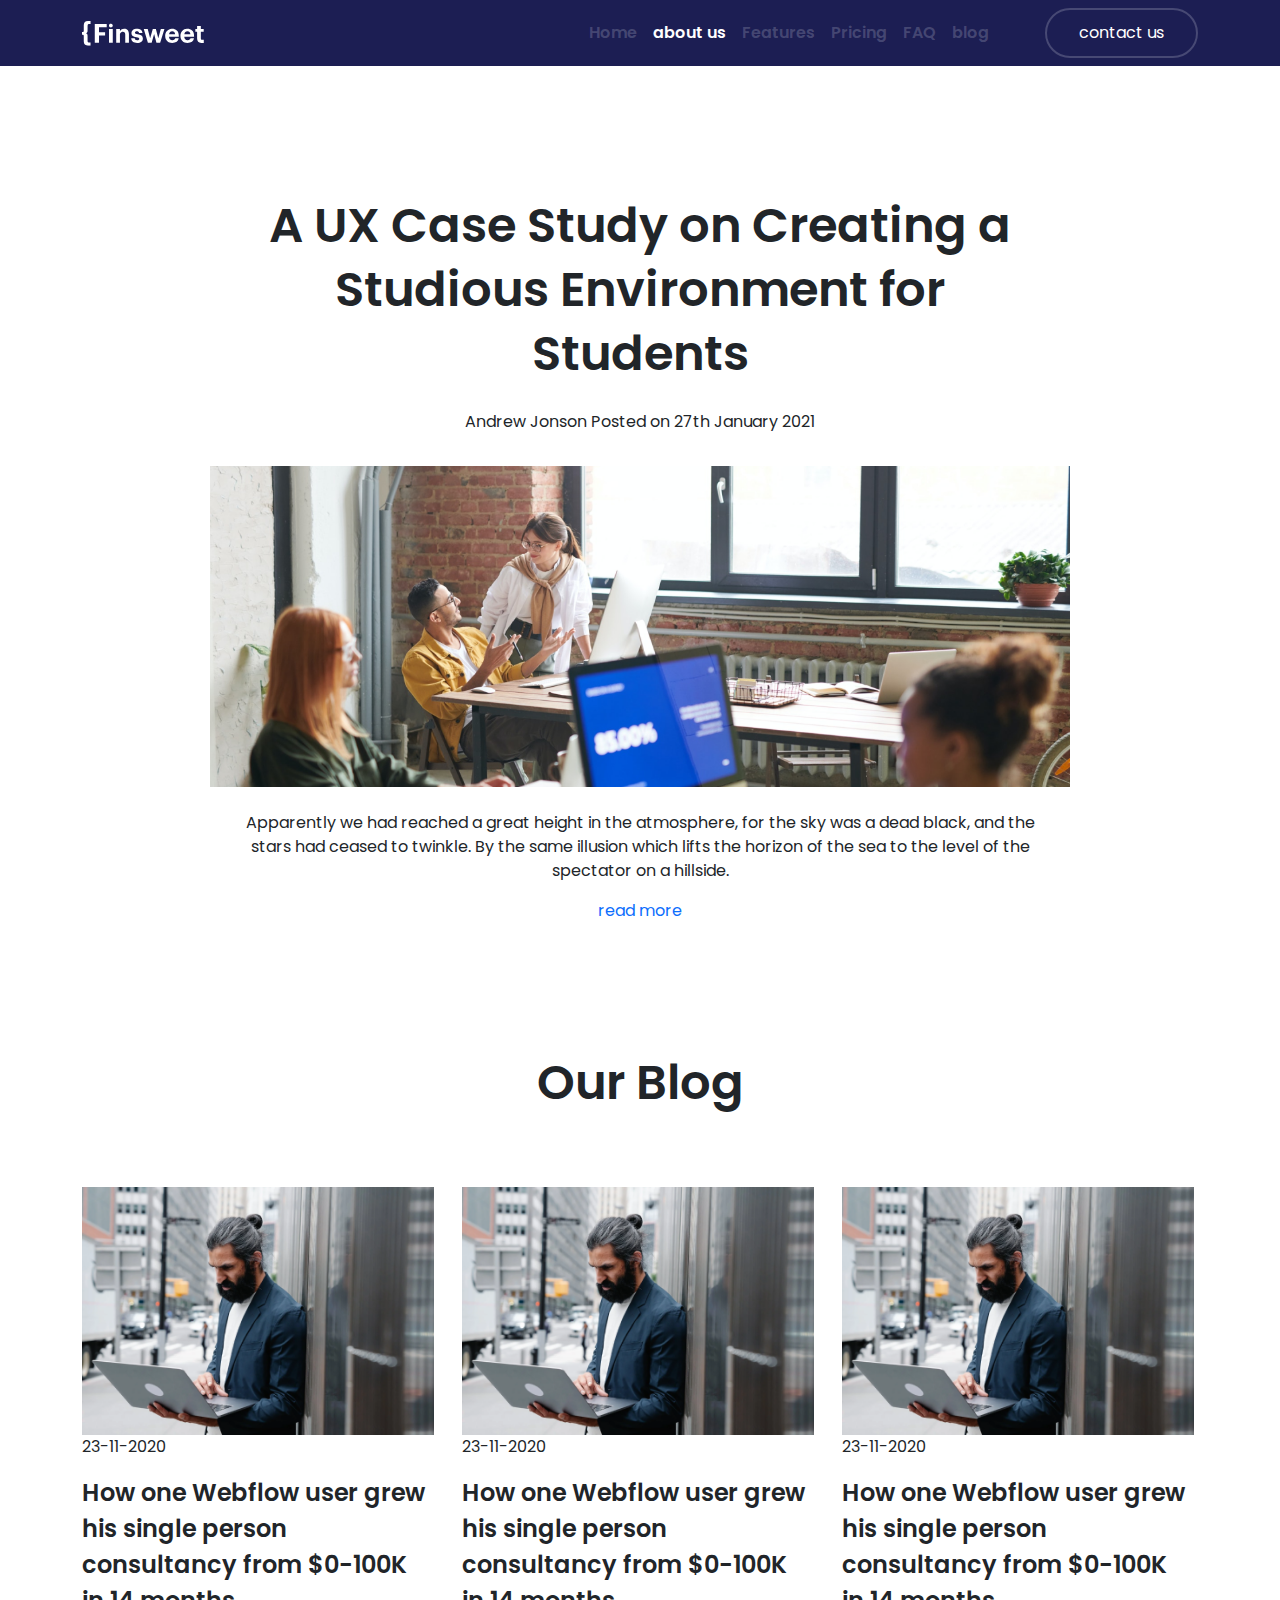
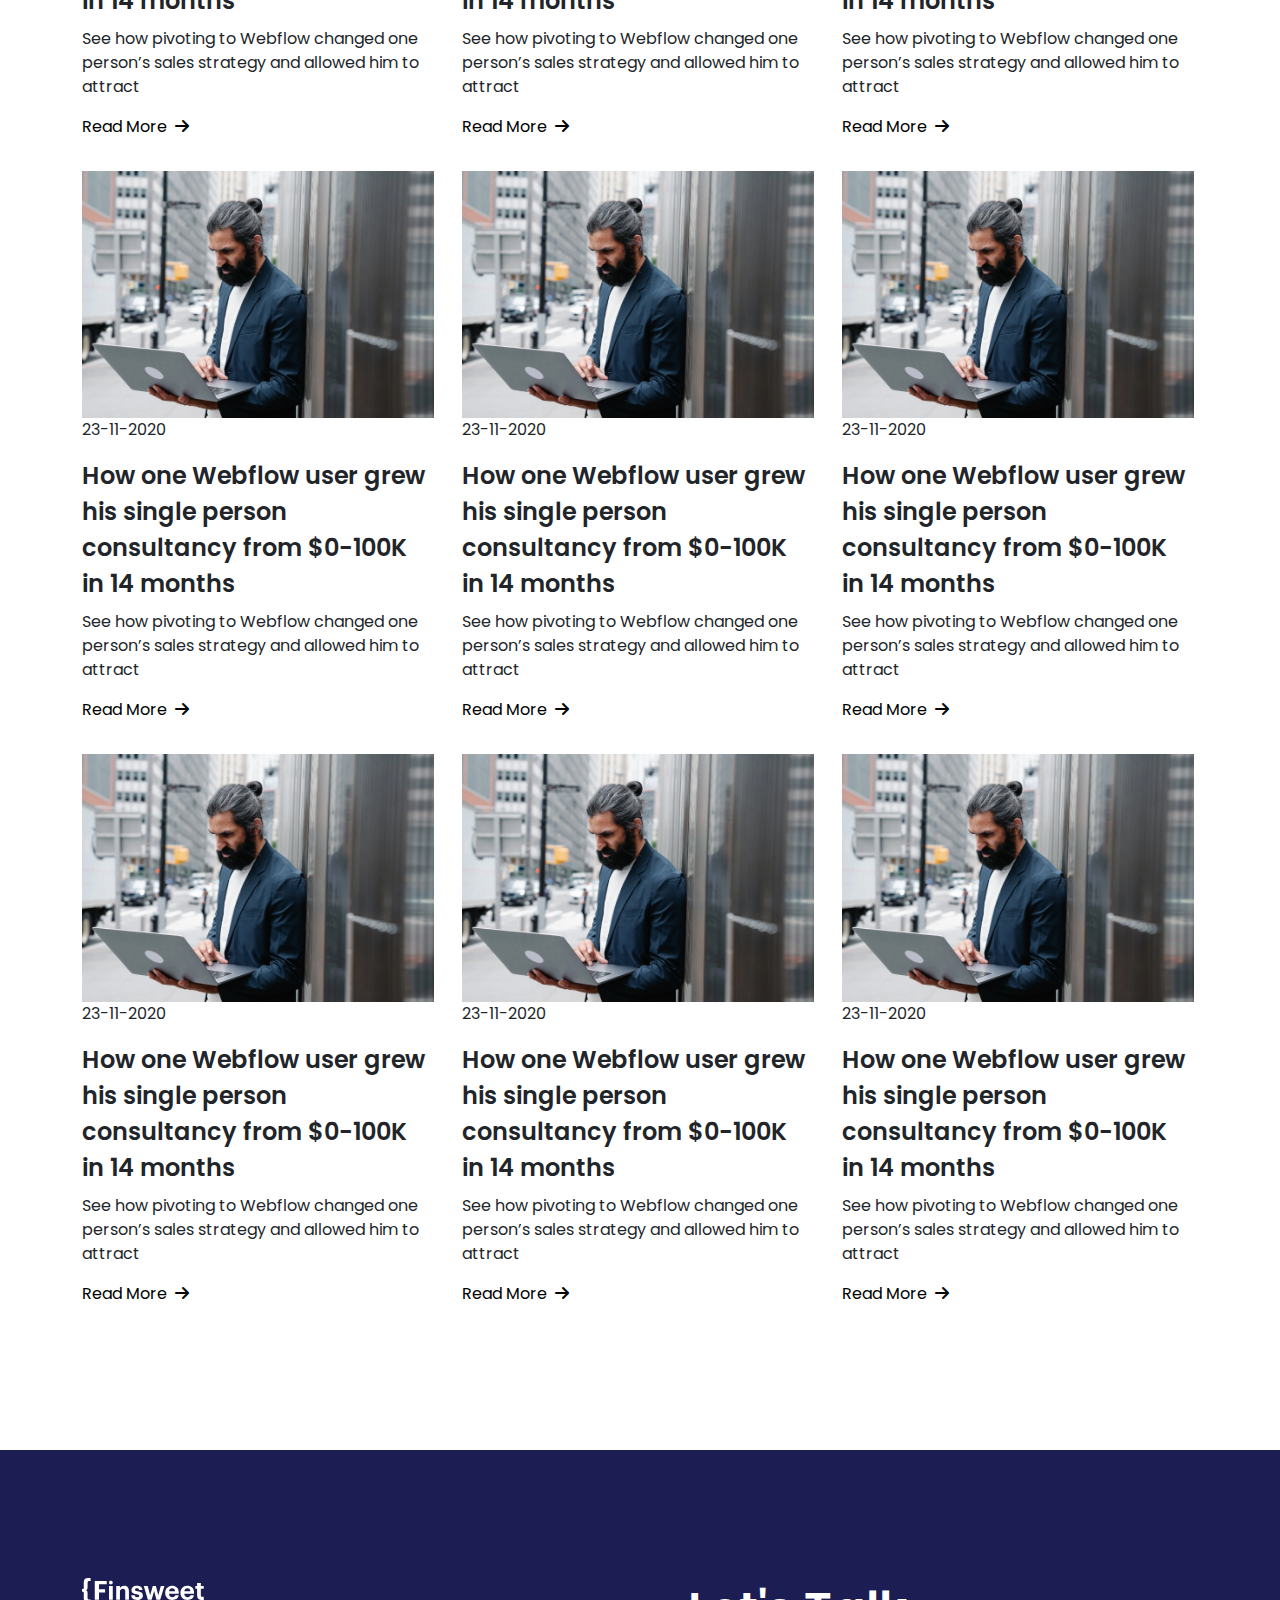
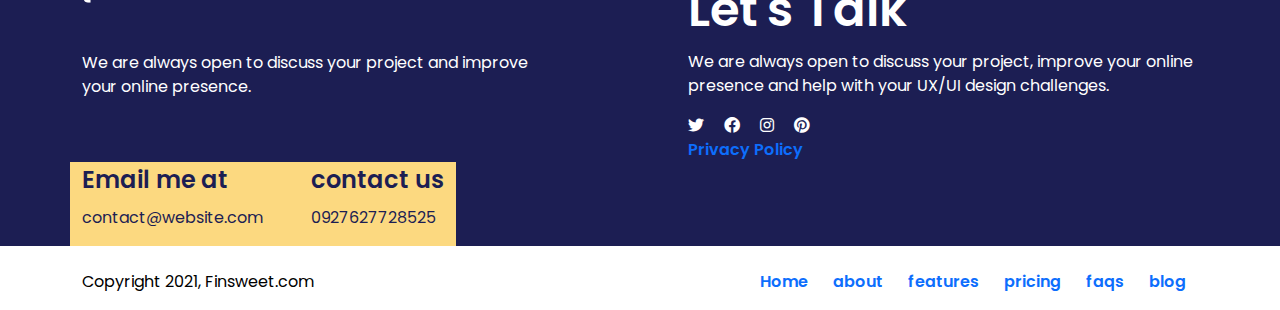
==== html/blog.html @ f535e2f5 "finish the project" ====
<html lang="en">
  <head>
    <meta charset="UTF-8" />
    <meta name="viewport" content="width=device-width, initial-scale=1.0" />

    <title>Finsweet | about us</title>

    <!-- ### Fonts  -->
    <link rel="preconnect" href="https://fonts.googleapis.com" />
    <link rel="preconnect" href="https://fonts.gstatic.com" crossorigin />
    <link
      href="https://fonts.googleapis.com/css2?family=Poppins:wght@400;600;700&display=swap"
      rel="stylesheet"
    />

    <!-- ### Icons -->
    <link rel="stylesheet" href="../css/lib/font-awsome/all.min.css" />

    <!-- ### CSS Links -->

    <!-- Libraries (e.g. bootstrap) -->
    <link rel="stylesheet" href="../css/lib/bootstrap/bootstrap.min.css" />

    <!-- General CSS (theme.css, general.css , utilities.css,..etc) -->

    <link rel="stylesheet" href="../css/theme.css" />
    <link rel="stylesheet" href="../css/general.css" />
    <link rel="stylesheet" href="../css/media.css" />

    <!-- Page CSS -->
    <link rel="stylesheet" href="../css/aboutus.css" />
  </head>
  <body>
    <header class="sticky-top">
      <nav class="navbar navbar-expand-md bg-primary">
        <div class="container">
          <a class="navbar-brand" href="#"
            ><img src="../assets/images/logo.svg" alt=""
          /></a>
          <button
            class="navbar-toggler d-lg-none"
            type="button"
            data-bs-toggle="collapse"
            data-bs-target="#collapsibleNavId"
            aria-controls="collapsibleNavId"
            aria-expanded="false"
            aria-label="Toggle navigation"
          >
            <span class="navbar-toggler-icon"></span>
          </button>
          <div class="collapse navbar-collapse" id="collapsibleNavId">
            <ul class="navbar-nav ms-auto mt-2 mt-lg-0">
              <li class="nav-item">
                <a class="nav-link" href="./home.html" aria-current="page"
                  >Home
                </a>
              </li>
              <li class="nav-item">
                <a class="nav-link active" href="./aboutus.html"
                  >about us <span class="visually-hidden">(current)</span></a
                >
              </li>
              <li class="nav-item">
                <a class="nav-link" href="./features.html">Features</a>
              </li>
              <li class="nav-item">
                <a class="nav-link" href="./pricing.html">Pricing</a>
              </li>
              <li class="nav-item">
                <a class="nav-link" href="#faqs">FAQ</a>
              </li>
              <li class="nav-item">
                <a class="nav-link" href="./blog.html">blog</a>
              </li>
            </ul>
            <a href="./contact.html" class="btn rounded-pill ms-5"
              >contact us</a
            >
          </div>
        </div>
      </nav>
    </header>
    <div class="container">
        <section class="p-6 text-center">
            <div class="small-container">
              <h2>
                A UX Case Study on Creating a Studious Environment for Students
              </h2>
              <p class="py-3">Andrew Jonson Posted on 27th January 2021</p>
            </div>
            
            <img src="../assets/images/people-working-in-front-of-computer-3182763.png" class="img-fluid">
    
            <div class="small-container">
                <p class="pt-4">Apparently we had reached a great height in the atmosphere, for the sky was a dead black, and the stars had ceased to twinkle. By the same illusion which lifts the horizon of the sea to the level of the spectator on a hillside.</p>
                <a href="#" class="text-decoration-none">read more</a>
            </div>
          </section>
      <section class="py-6 pt-0">
        <h2 class="pb-5 text-center">Our Blog</h2>
        <div class="row">
            <div class="my-card col-lg-4 col-sm-6 col-12  pe-3 py-3">
              <a href="./read-blog.html"><img
                src="../assets/images/arabic-businessman-standing-on-street-and-using-laptop-9623794.png"
                class="img-fluid"
              /></a>
              <p>23-11-2020</p>
              <h6>
                How one Webflow user grew his single person consultancy from
                $0-100K in 14 months
              </h6>
              <p>
                See how pivoting to Webflow changed one person’s sales strategy
                and allowed him to attract
              </p>
              <a href="./read-blog.html" class="text-decoration-none d-block text-black"
                >Read More<i class="fa-solid fa-arrow-right ms-2"></i
              ></a>
            </div>
            <div class="my-card col-lg-4 col-sm-6 col-12  pe-3 py-3">
              <a href="./read-blog.html"><img
                src="../assets/images/arabic-businessman-standing-on-street-and-using-laptop-9623794.png"
                class="img-fluid"
              /></a>
              <p>23-11-2020</p>
              <h6>
                How one Webflow user grew his single person consultancy from
                $0-100K in 14 months
              </h6>
              <p>
                See how pivoting to Webflow changed one person’s sales strategy
                and allowed him to attract
              </p>
              <a href="./read-blog.html" class="text-decoration-none d-block text-black"
                >Read More<i class="fa-solid fa-arrow-right ms-2"></i
              ></a>
            </div>
            <div class="my-card col-lg-4 col-sm-6 col-12  pe-3 py-3">
              <a href="./read-blog.html"><img
                src="../assets/images/arabic-businessman-standing-on-street-and-using-laptop-9623794.png"
                class="img-fluid"
              /></a>
              <p>23-11-2020</p>
              <h6>
                How one Webflow user grew his single person consultancy from
                $0-100K in 14 months
              </h6>
              <p>
                See how pivoting to Webflow changed one person’s sales strategy
                and allowed him to attract
              </p>
              <a href="./read-blog.html" class="text-decoration-none d-block text-black"
                >Read More<i class="fa-solid fa-arrow-right ms-2"></i
              ></a>
            </div>
            <div class="my-card col-lg-4 col-sm-6 col-12  pe-3 py-3">
              <a href="./read-blog.html"><img
                src="../assets/images/arabic-businessman-standing-on-street-and-using-laptop-9623794.png"
                class="img-fluid"
              /></a>
              <p>23-11-2020</p>
              <h6>
                How one Webflow user grew his single person consultancy from
                $0-100K in 14 months
              </h6>
              <p>
                See how pivoting to Webflow changed one person’s sales strategy
                and allowed him to attract
              </p>
              <a href="./read-blog.html" class="text-decoration-none d-block text-black"
                >Read More<i class="fa-solid fa-arrow-right ms-2"></i
              ></a>
            </div>
            <div class="my-card col-lg-4 col-sm-6 col-12  pe-3 py-3">
              <a href="./read-blog.html"><img
                src="../assets/images/arabic-businessman-standing-on-street-and-using-laptop-9623794.png"
                class="img-fluid"
              /></a>
              <p>23-11-2020</p>
              <h6>
                How one Webflow user grew his single person consultancy from
                $0-100K in 14 months
              </h6>
              <p>
                See how pivoting to Webflow changed one person’s sales strategy
                and allowed him to attract
              </p>
              <a href="./read-blog.html" class="text-decoration-none d-block text-black"
                >Read More<i class="fa-solid fa-arrow-right ms-2"></i
              ></a>
            </div>
            <div class="my-card col-lg-4 col-sm-6 col-12  pe-3 py-3">
              <a href="./read-blog.html"><img
                src="../assets/images/arabic-businessman-standing-on-street-and-using-laptop-9623794.png"
                class="img-fluid"
              /></a>
              <p>23-11-2020</p>
              <h6>
                How one Webflow user grew his single person consultancy from
                $0-100K in 14 months
              </h6>
              <p>
                See how pivoting to Webflow changed one person’s sales strategy
                and allowed him to attract
              </p>
              <a href="./read-blog.html" class="text-decoration-none d-block text-black"
                >Read More<i class="fa-solid fa-arrow-right ms-2"></i
              ></a>
            </div>
            <div class="my-card col-lg-4 col-sm-6 col-12  pe-3 py-3">
              <a href="./read-blog.html"><img
                src="../assets/images/arabic-businessman-standing-on-street-and-using-laptop-9623794.png"
                class="img-fluid"
              /></a>
              <p>23-11-2020</p>
              <h6>
                How one Webflow user grew his single person consultancy from
                $0-100K in 14 months
              </h6>
              <p>
                See how pivoting to Webflow changed one person’s sales strategy
                and allowed him to attract
              </p>
              <a href="./read-blog.html" class="text-decoration-none d-block text-black"
                >Read More<i class="fa-solid fa-arrow-right ms-2"></i
              ></a>
            </div>
            <div class="my-card col-lg-4 col-sm-6 col-12  pe-3 py-3">
              <a href="./read-blog.html"><img
                src="../assets/images/arabic-businessman-standing-on-street-and-using-laptop-9623794.png"
                class="img-fluid"
              /></a>
              <p>23-11-2020</p>
              <h6>
                How one Webflow user grew his single person consultancy from
                $0-100K in 14 months
              </h6>
              <p>
                See how pivoting to Webflow changed one person’s sales strategy
                and allowed him to attract
              </p>
              <a href="./read-blog.html" class="text-decoration-none d-block text-black"
                >Read More<i class="fa-solid fa-arrow-right ms-2"></i
              ></a>
            </div>
            <div class="my-card col-lg-4 col-sm-6 col-12  pe-3 py-3">
              <a href="./read-blog.html"><img
                src="../assets/images/arabic-businessman-standing-on-street-and-using-laptop-9623794.png"
                class="img-fluid"
              /></a>
              <p>23-11-2020</p>
              <h6>
                How one Webflow user grew his single person consultancy from
                $0-100K in 14 months
              </h6>
              <p>
                See how pivoting to Webflow changed one person’s sales strategy
                and allowed him to attract
              </p>
              <a href="./read-blog.html" class="text-decoration-none d-block text-black"
                >Read More<i class="fa-solid fa-arrow-right ms-2"></i
              ></a>
            </div>
           
          </div>
      </section>
    </div>

    <footer class="py-6 pb-0 bg-primary">
      <div class="container text-white">
        <div class="row">
          <div class="col-md-6 pe-5">
            <img src="../assets/images/logo.svg" alt="" class="mb-5" />
            <p class="pe-5">
              We are always open to discuss your project and improve your online
              presence.
            </p>
          </div>
          <div class="col-md-6 ps-5">
            <h2>Let's Talk</h2>
            <p>
              We are always open to discuss your project, improve your online
              presence and help with your UX/UI design challenges.
            </p>
            <i class="fa-brands fa-twitter me-3"></i>
            <i class="fa-brands fa-facebook me-3"></i>
            <i class="fa-brands fa-instagram me-3"></i>
            <i class="fa-brands fa-pinterest me-3"></i>
            <a href="./privacy.html" class="text-decoration-none d-block"
              >Privacy Policy</a
            >
          </div>
          <div class="w-auto d-flex bg-yellow">
            <div class="col-6">
              <h6>Email me at</h6>
              <p>contact@website.com</p>
            </div>
            <div class="col-6 ps-5">
              <h6>contact us</h6>
              <p>0927627728525</p>
            </div>
          </div>
        </div>
      </div>
      <nav class="bg-white text-black pt-4">
        <div class="container">
          <div class="row">
            <p class="col-7">Copyright 2021, Finsweet.com</p>
            <ul
              class="d-none d-md-flex justify-content-around align-items-center ms-auto list-unstyled col-5"
            >
              <li><a href="#">Home</a></li>
              <li><a href="#">about</a></li>
              <li><a href="#">features</a></li>
              <li><a href="#">pricing</a></li>
              <li><a href="#">faqs</a></li>
              <li><a href="#">blog</a></li>
            </ul>
          </div>
        </div>
      </nav>
    </footer>
    <script src="../js/lib/bootstrap/bootstrap.bundle.min.js"></script>
  </body>
</html>
---- css/theme.css ----
:root{
    /* colors */
    ---primary:#1C1E53;
    ---secondary:#2405F2;
    ---btn-primary:#fcd980;
    ---yellow-light: rgba(252, 217, 128, 0.1);

    ---btn-secondary:#282938;
    ---light:#EEF4FA;
    ---very-light:#F4F6FC;
    ---hover-opacity:0.5;
    ---text-light--:rgba(244, 246, 252, 0.2);

    /* typographgy */
    ---text-light:400;
    ---text-regular:500;
    ---text-bold:600;
    
}
---- css/general.css ----
body{
    font-family: 'Poppins', sans-serif;
}
a{
    text-decoration: none;
}
.bg-primary{
    background-color: var(---primary) !important;
    /* color: var(---text-light--)!important; */
    font-weight: 600;
}
.bg-light{
    background-color: var(---light) !important;
}
.btn,.btn:hover,.btn:active{
    border: 2px solid var(---text-light--)!important;
    color: white !important;
    padding: 0.7rem 2rem;
    width: fit-content;
}
.btn-primary,.btn-primary:hover,.btn-primary:active{
    background-color: var(---btn-primary)!important;
    color: var(---primary) !important;
}
.btn-primary:hover{
    background-color: var(---yellow-light);
}
.hero{
    min-height: calc(100vh - 65px);
}
header .nav-link{
    color: var(---text-light--);
}
header .nav-link:hover,header .nav-link:focus,header .active{color: white !important;}
.py-6{
    padding: 8rem 0 ;
}
.p-6{padding: 8rem}
.text-yellow{
    color: var(---btn-primary);
}
.bg-yellow{
    background-color: var(---btn-primary);
    color: var(---primary);
}
.bg-yellow-light{
    background-color: var(---yellow-light);
    color: var(---primary);
}
.bg-very-light{
    background-color: var(---very-light);
}
.text-secondary{
    color: var(---secondary) !important;
}
.heading{
    max-width: 600px;
    margin: 0 auto;
    text-align: center;
}
.btn-secondary,.btn-secondary:hover,.btn-secondary:active{
    background-color: var(---btn-secondary);
}
.accordion-button::after{
    --bs-accordion-btn-icon-width: 1rem;
    background-image: url(../assets/images/icons/_+_.png);
}
.accordion-button:not(.collapsed)::after {
    --bs-accordion-btn-icon-transform:rotate(315deg);
    background-image: url(../assets/images/icons/_+_.png);
    transform: var(--bs-accordion-btn-icon-transform);
}
.accordion-item{
    border-width:1px 0 !important;
}
.small-container{
    max-width: 840px;
    margin: auto;
    padding-left: 16px;
    padding-right: 16px;
}
---- css/media.css ----
/* this is for both */
p{
    font-weight: var(---text-light);
    font-size: 1rem;
    line-height: 24px;
}
.text-qoute{
    font-weight: var(---text-light);
    font-size: 1.5rem;
    line-height: 36px;
}
.text-lg{
font-size: 1.5rem;
font-weight: var(---text-light);
line-height: 2.25rem;

}
.text-md{
    
font-size: 1.125rem;
font-weight: var(---text-light);
line-height: 1.7rem;
}
.text-normal{
    
font-size: 1rem;
font-weight: var(---text-light);
line-height: 1.5rem;
}
.text-sm{
    
font-size: 0.875rem;
font-weight: var(---text-light);
line-height: 1.3rem;
}
.text-xs{
    
font-size: 0.75rem;
font-weight: var(---text-light);
line-height: 1.125rem;
}
/* this is for lagrge screens */
@media screen and (min-width: 425px){
    h1{
        font-weight:var(---text-bold) ;
        font-size: 3.375rem;
        line-height: 4.625rem;
    }
    h2{
        font-weight: var(---text-bold);
        font-size: 3rem;
        line-height: 4rem;
    }
    h3{
        font-weight: var(---text-bold);
        font-size: 2.375rem;
        line-height: 3.5rem;
    }
    h4{
        font-weight: var(---text-regular);
        font-size: 2.25rem;
        line-height: 3.5rem;
    }
    h5{
        font-weight: var(---text-regular);
        line-height: 3rem;
        font-size: 2rem;
    }
    h6{
        font-weight: var(---text-bold);
        line-height: 2.25rem;
        font-size: 1.5rem;
    }
    
} 
/* this is for small screens */
@media screen and (max-width: 425px){
    h1{font-size: 2.5rem;line-height: 3.25rem;}
    h2{font-size: 2rem;}
    h3{font-size: 1.5rem;}
    h4{font-size: 1.25rem;}
    h5{
        font-weight: var(---text-bold);
        line-height: 1.5rem;
        font-size: 1rem;
    }
    h6{
        font-weight: var(---text-bold);
        line-height: 1.3125rem;
        font-size: 0.875rem;
    }
}
---- css/aboutus.css ----
.hover-effect{
    /* border: 1px solid green; */
    position: relative;
    overflow: hidden;
}
.over-lay{
    width: 100%;
    height: 100%;
    border-radius: 50%;
    position: absolute;
    display: flex;
    justify-content: center;
    align-items: end;
    top: 0;
    gap: 12px;
    padding-bottom: 16px;
    /* background-image: linear-gradient(to top ); */
    background: linear-gradient(348.37deg, #5239FA 17.97%, rgba(255, 255, 255, 0) 79.2%);
    transform: translateY(100%);
    transition:.3s
}
.over-lay a{
    
    color: aliceblue !important;
}
.hover-effect:hover .over-lay{
    transform: translateY(0);
}
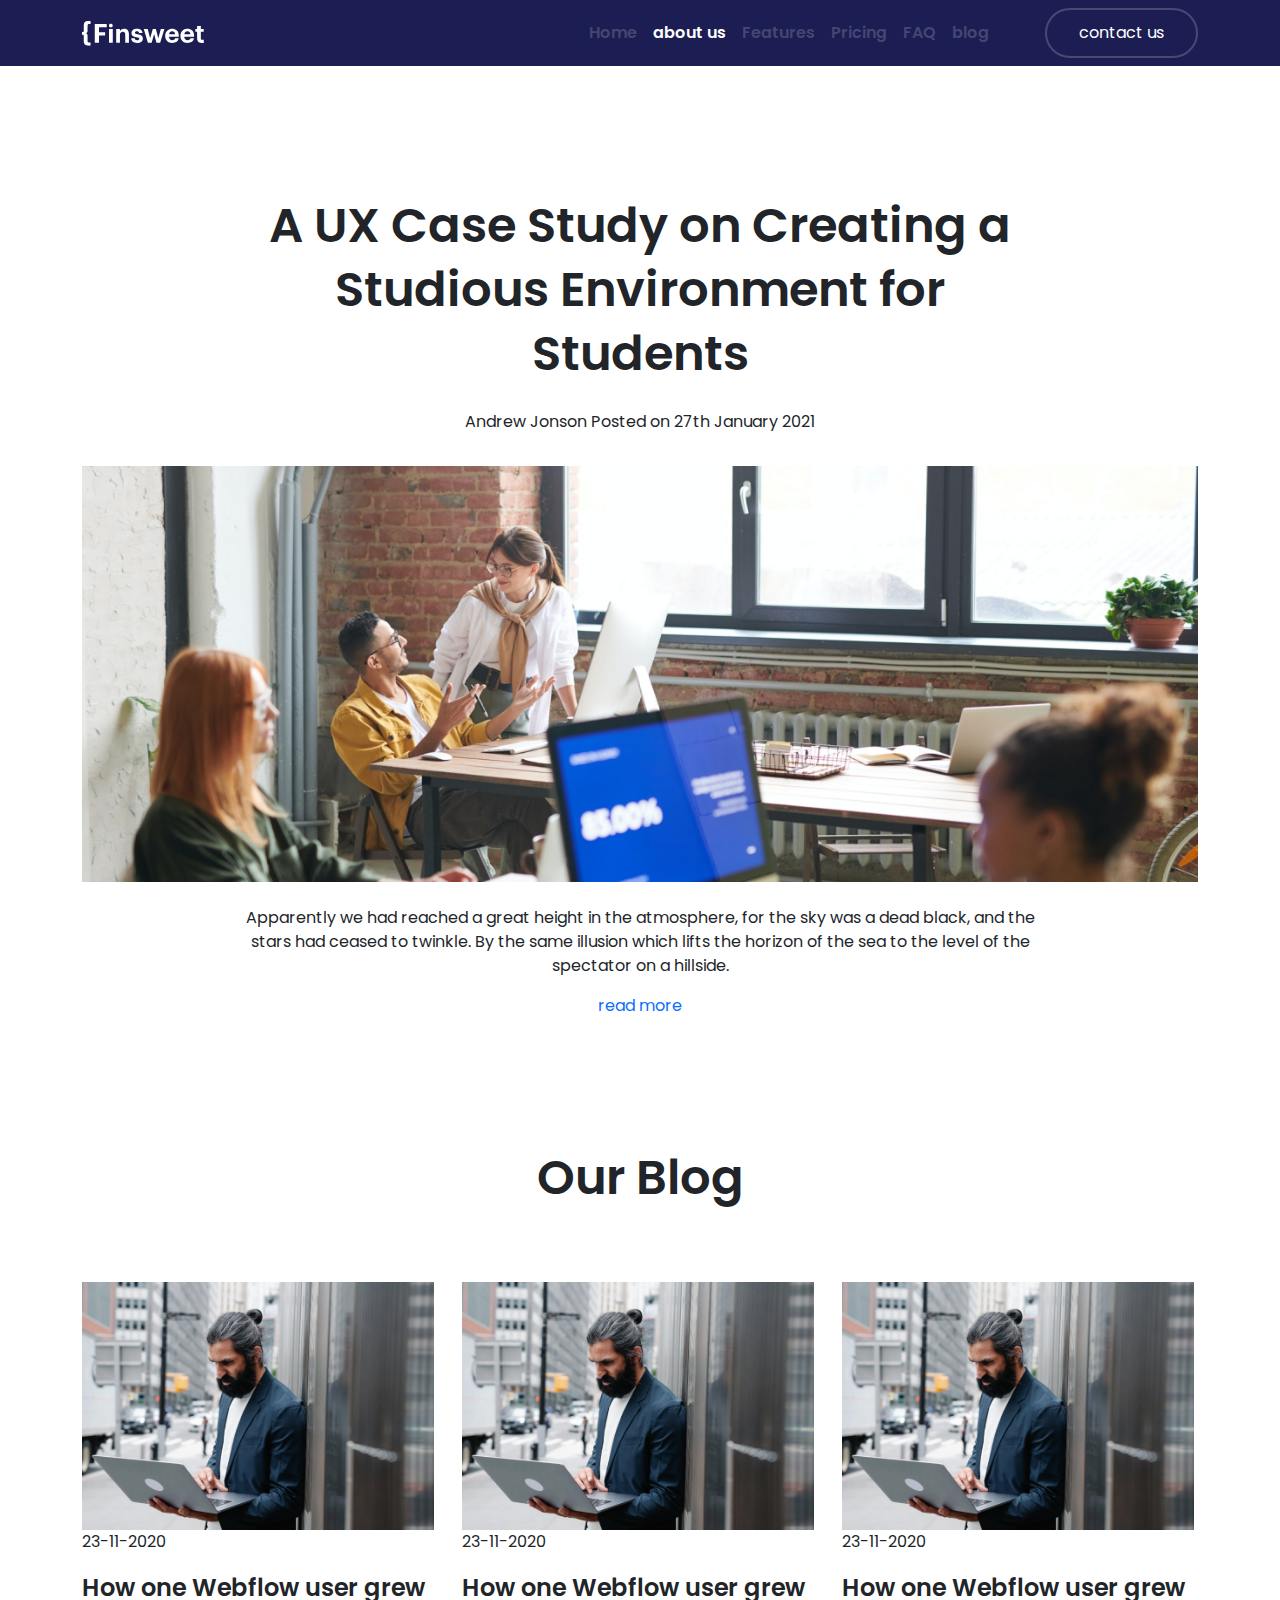
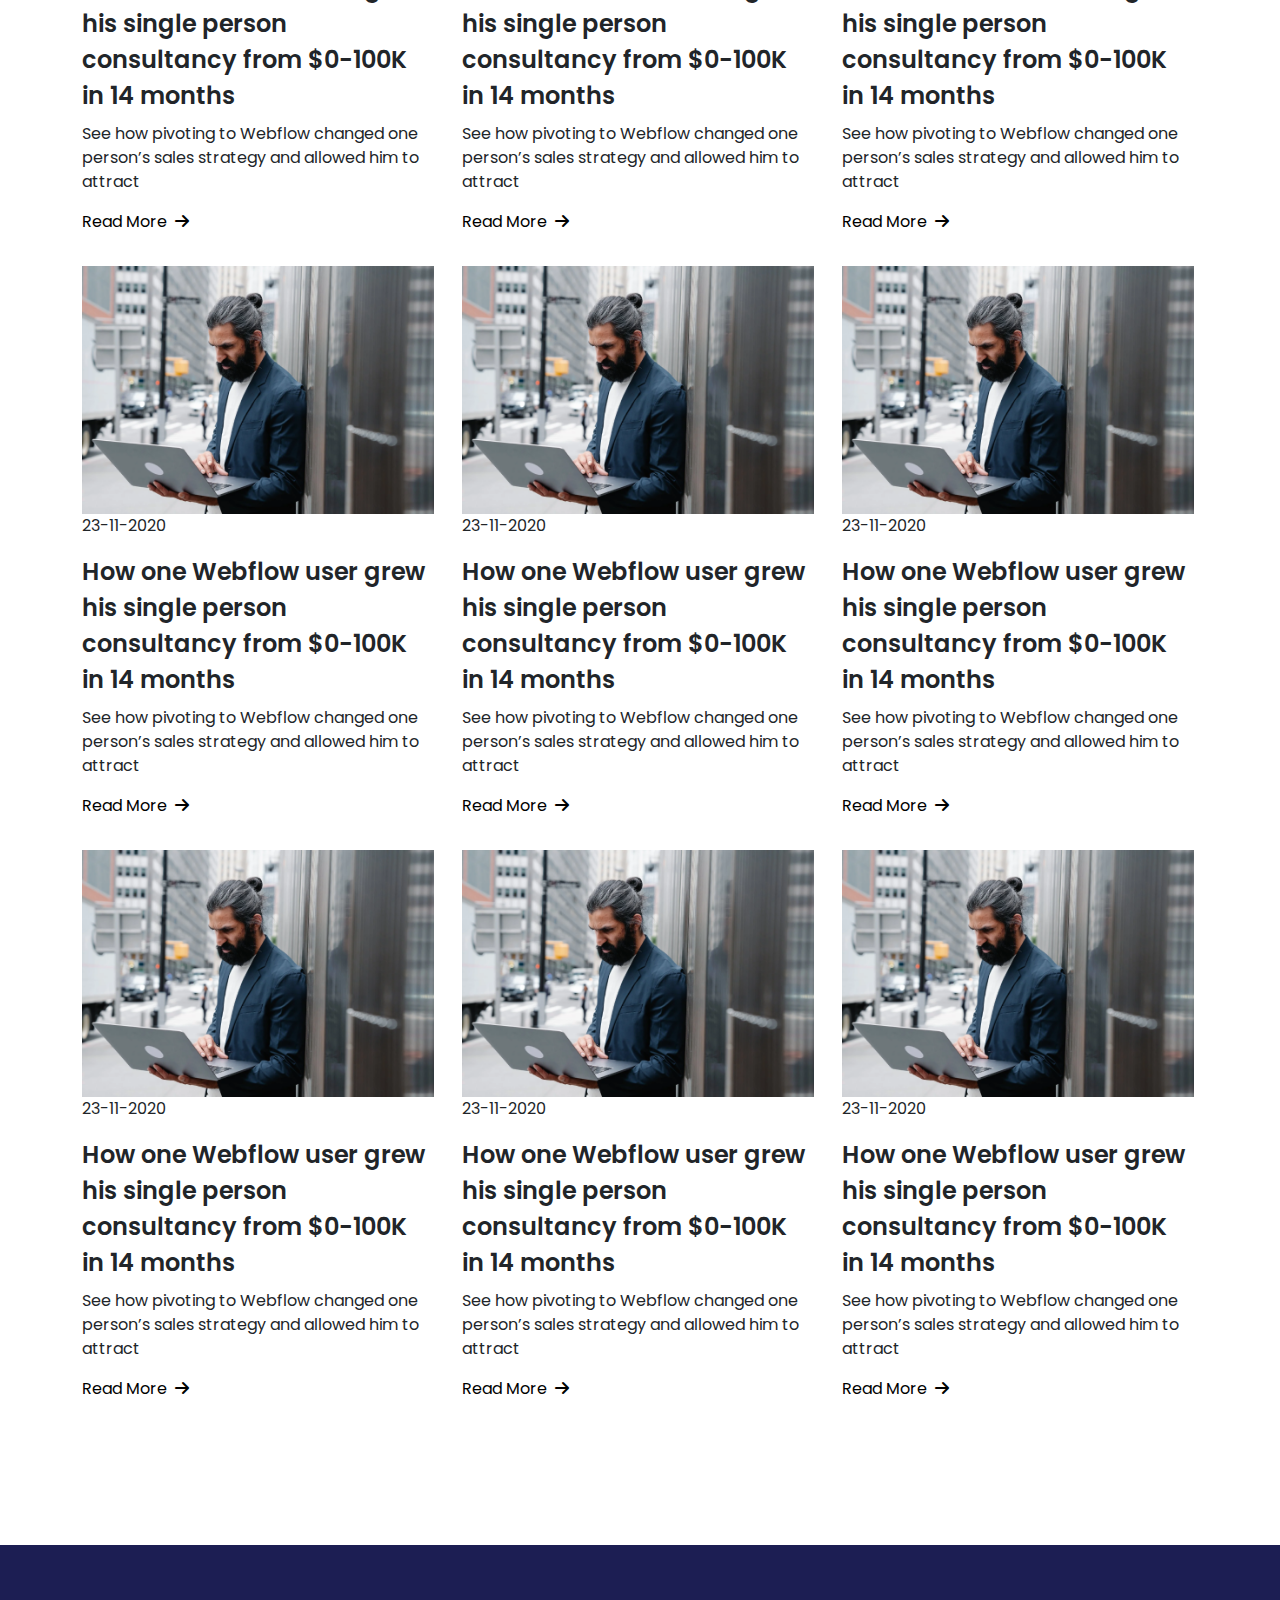
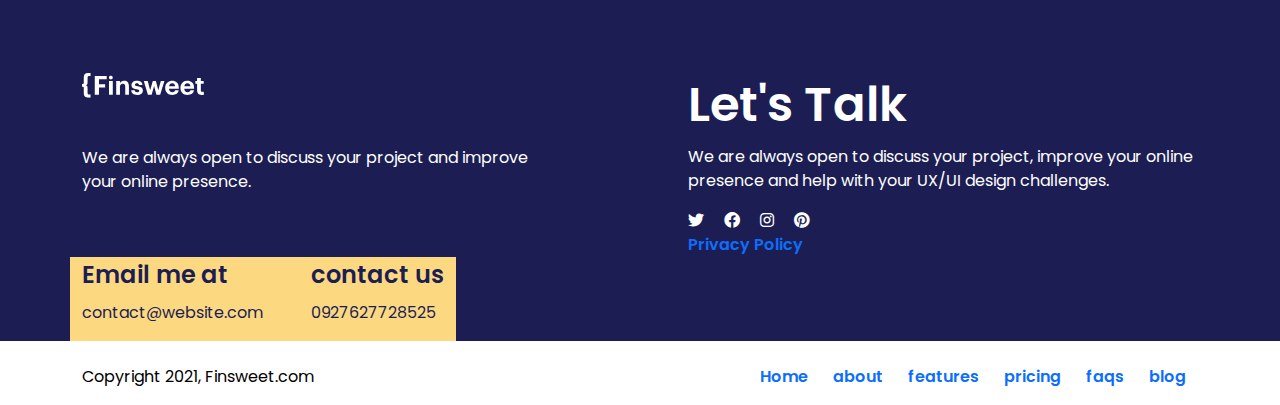
==== commit acfa503c: "modify some datails" ====
--- a/html/blog.html
+++ b/html/blog.html
@@ -81,7 +81,7 @@
       </nav>
     </header>
     <div class="container">
-        <section class="p-6 text-center">
+        <section class="py-6 text-center">
             <div class="small-container">
               <h2>
                 A UX Case Study on Creating a Studious Environment for Students
--- a/css/general.css
+++ b/css/general.css
@@ -1,81 +1,99 @@
-body{
-    font-family: 'Poppins', sans-serif;
+body {
+  font-family: "Poppins", sans-serif;
 }
-a{
-    text-decoration: none;
+a {
+  text-decoration: none;
 }
-.bg-primary{
-    background-color: var(---primary) !important;
-    /* color: var(---text-light--)!important; */
-    font-weight: 600;
+.bg-primary {
+  background-color: var(---primary) !important;
+  /* color: var(---text-light--)!important; */
+  font-weight: 600;
 }
-.bg-light{
-    background-color: var(---light) !important;
+.bg-light {
+  background-color: var(---light) !important;
 }
-.btn,.btn:hover,.btn:active{
-    border: 2px solid var(---text-light--)!important;
-    color: white !important;
-    padding: 0.7rem 2rem;
-    width: fit-content;
+.btn,
+.btn:hover,
+.btn:active {
+  border: 2px solid var(---text-light--) !important;
+  color: white !important;
+  padding: 0.7rem 2rem;
+  width: fit-content;
 }
-.btn-primary,.btn-primary:hover,.btn-primary:active{
-    background-color: var(---btn-primary)!important;
-    color: var(---primary) !important;
+.btn-primary,
+.btn-primary:hover,
+.btn-primary:active {
+  background-color: var(---btn-primary) !important;
+  color: var(---primary) !important;
 }
-.btn-primary:hover{
-    background-color: var(---yellow-light);
+.btn-primary:hover {
+  background-color: var(---yellow-light);
 }
-.hero{
-    min-height: calc(100vh - 65px);
+.hero {
+  min-height: calc(100vh - 65px);
 }
-header .nav-link{
-    color: var(---text-light--);
+header .nav-link {
+  color: var(---text-light--);
 }
-header .nav-link:hover,header .nav-link:focus,header .active{color: white !important;}
-.py-6{
-    padding: 8rem 0 ;
+header .nav-link:hover,
+header .nav-link:focus,
+header .active {
+  color: white !important;
 }
-.p-6{padding: 8rem}
-.text-yellow{
-    color: var(---btn-primary);
+.py-6 {
+  padding: 8rem 0;
 }
-.bg-yellow{
-    background-color: var(---btn-primary);
-    color: var(---primary);
+.p-6 {
+  padding: 8rem;
 }
-.bg-yellow-light{
-    background-color: var(---yellow-light);
-    color: var(---primary);
+.text-yellow {
+  color: var(---btn-primary);
 }
-.bg-very-light{
-    background-color: var(---very-light);
+.bg-yellow {
+  background-color: var(---btn-primary);
+  color: var(---primary);
 }
-.text-secondary{
-    color: var(---secondary) !important;
+.bg-yellow-light {
+  background-color: var(---yellow-light);
+  color: var(---primary);
 }
-.heading{
-    max-width: 600px;
-    margin: 0 auto;
-    text-align: center;
+.bg-very-light {
+  background-color: var(---very-light);
 }
-.btn-secondary,.btn-secondary:hover,.btn-secondary:active{
-    background-color: var(---btn-secondary);
+.text-secondary {
+  color: var(---secondary) !important;
 }
-.accordion-button::after{
-    --bs-accordion-btn-icon-width: 1rem;
-    background-image: url(../assets/images/icons/_+_.png);
+.heading {
+  max-width: 600px;
+  margin: 0 auto;
+  text-align: center;
+}
+.btn-secondary,
+.btn-secondary:hover,
+.btn-secondary:active {
+  background-color: var(---btn-secondary);
+}
+.accordion-button::after {
+  --bs-accordion-btn-icon-width: 1rem;
+  background-image: url(../assets/images/icons/_+_.png);
 }
 .accordion-button:not(.collapsed)::after {
-    --bs-accordion-btn-icon-transform:rotate(315deg);
-    background-image: url(../assets/images/icons/_+_.png);
-    transform: var(--bs-accordion-btn-icon-transform);
+  --bs-accordion-btn-icon-transform: rotate(315deg);
+  background-image: url(../assets/images/icons/_+_.png);
+  transform: var(--bs-accordion-btn-icon-transform);
 }
-.accordion-item{
-    border-width:1px 0 !important;
+.accordion-item {
+  border-width: 1px 0 !important;
 }
-.small-container{
-    max-width: 840px;
-    margin: auto;
-    padding-left: 16px;
-    padding-right: 16px;
-}+.small-container {
+  max-width: 840px;
+  margin: auto;
+  padding-left: 16px;
+  padding-right: 16px;
+}
+.navbar-toggler{
+    border-color: white !important;
+}
+.navbar-toggler-icon {
+  --bs-navbar-toggler-icon-bg: url("data:image/svg+xml,%3csvg xmlns='http://www.w3.org/2000/svg' viewBox='0 0 30 30'%3e%3cpath stroke='white' stroke-linecap='round' stroke-miterlimit='10' stroke-width='2' d='M4 7h22M4 15h22M4 23h22'/%3e%3c/svg%3e");
+}
